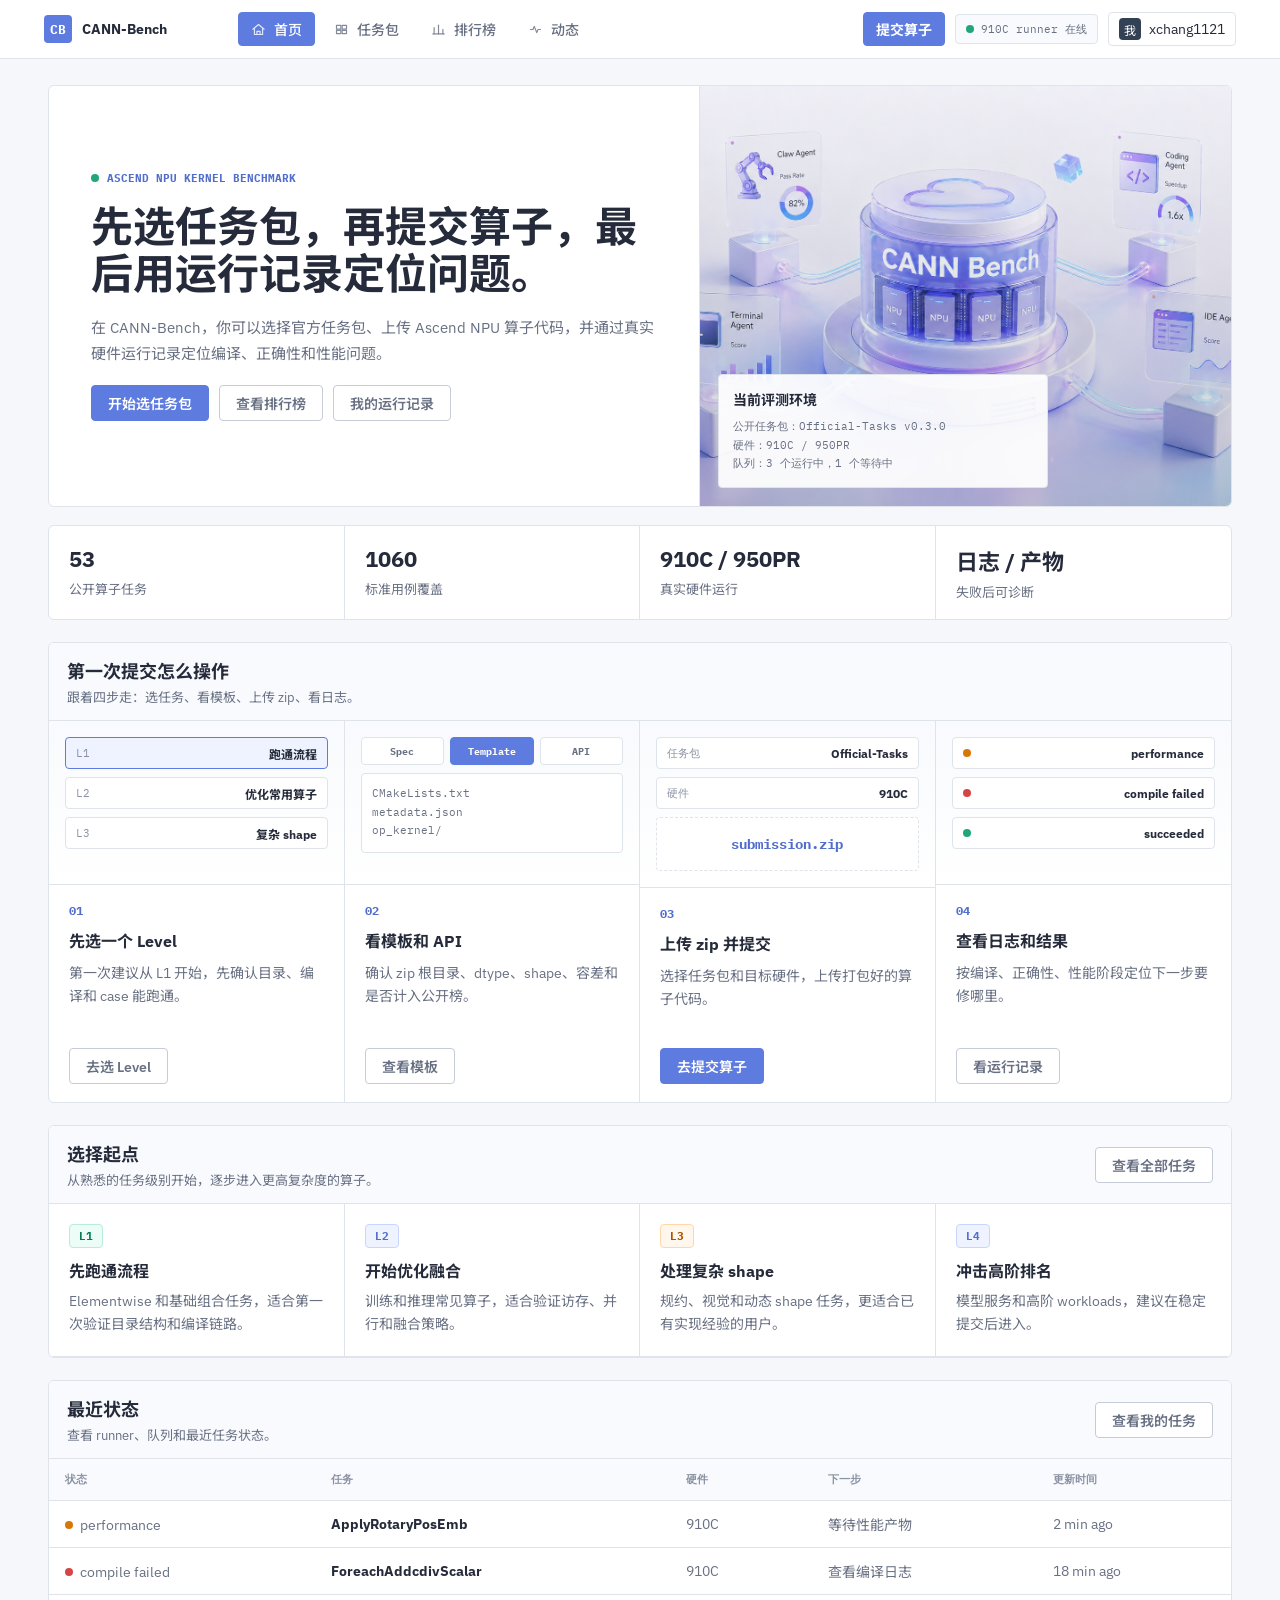
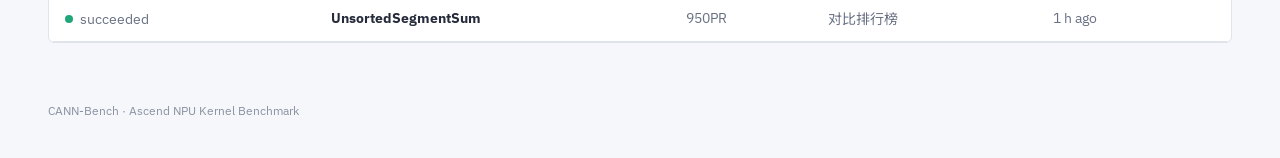
==== cannbench-frontend-download/static-prototype/index.html @ 18d6aa90 "Add CANN-Bench frontend prototype and UX analysis" ====
<!doctype html>
<html lang="zh-CN">
  <head>
    <meta charset="UTF-8" />
    <meta name="viewport" content="width=device-width, initial-scale=1.0" />
    <title>CANN-Bench</title>
    <link rel="preconnect" href="https://fonts.googleapis.com" />
    <link rel="preconnect" href="https://fonts.gstatic.com" crossorigin />
    <link href="https://fonts.googleapis.com/css2?family=IBM+Plex+Mono:wght@400;500;600;700&family=IBM+Plex+Sans:wght@400;500;600;700&family=Noto+Sans+SC:wght@400;500;600;700&display=swap" rel="stylesheet" />
    <link rel="stylesheet" href="./styles.css" />
  </head>
  <body>
    <header class="topbar">
      <nav class="shell nav">
        <a class="brand" href="./index.html"><span class="brand-mark">CB</span><span>CANN-Bench</span></a>
        <div class="nav-main">
          <a class="nav-link is-active" href="./index.html"><svg class="nav-icon" viewBox="0 0 24 24" aria-hidden="true"><path d="M3 11.5 12 4l9 7.5" /><path d="M5.5 10.5V20h13v-9.5" /><path d="M9.5 20v-5h5v5" /></svg>首页</a>
          <a class="nav-link" href="./benchmarks.html"><svg class="nav-icon" viewBox="0 0 24 24" aria-hidden="true"><path d="M4 5.5h7v6H4z" /><path d="M13 5.5h7v6h-7z" /><path d="M4 13.5h7v5H4z" /><path d="M13 13.5h7v5h-7z" /></svg>任务包</a>
          <a class="nav-link" href="./leaderboard.html"><svg class="nav-icon" viewBox="0 0 24 24" aria-hidden="true"><path d="M5 19V9" /><path d="M12 19V5" /><path d="M19 19v-7" /><path d="M3 19h18" /></svg>排行榜</a>
          <a class="nav-link" href="./updates.html"><svg class="nav-icon" viewBox="0 0 24 24" aria-hidden="true"><path d="M4 12h4l2-5 4 10 2-5h4" /></svg>动态</a>
        </div>
        <div class="nav-actions">
          <a class="quick-action" href="./account.html#submit">提交算子</a>
          <span class="runner-chip"><span class="led"></span>910C runner 在线</span>
          <details class="account-menu">
            <summary><span class="avatar">我</span><span>xchang1121</span></summary>
            <div class="account-panel">
              <a href="./account.html#jobs">运行记录 <span>→</span></a>
              <a href="./account.html#tokens">API Token <span>→</span></a>
              <div class="account-divider"></div>
              <button type="button" data-action="language"><span>语言</span><span data-language-label>中文</span></button>
              <button type="button" data-action="theme"><span>主题</span><span data-theme-label>浅色</span></button>
              <button type="button" data-action="logout"><span>退出登录</span><span>→</span></button>
            </div>
          </details>
        </div>
      </nav>
    </header>

    <main class="shell page">
      <section class="hero">
        <div class="hero-copy">
          <span class="eyebrow"><span class="led"></span>Ascend NPU Kernel Benchmark</span>
          <h1>先选任务包，再提交算子，最后用运行记录定位问题。</h1>
          <p class="lead">在 CANN-Bench，你可以选择官方任务包、上传 Ascend NPU 算子代码，并通过真实硬件运行记录定位编译、正确性和性能问题。</p>
          <div class="actions">
            <a class="btn" href="./benchmarks.html">开始选任务包</a>
            <a class="btn is-ghost" href="./leaderboard.html">查看排行榜</a>
            <a class="btn is-ghost" href="./account.html#jobs">我的运行记录</a>
          </div>
        </div>
        <div class="hero-art">
          <div class="hero-readout">
            <strong>当前评测环境</strong>
            <span>公开任务包：Official-Tasks v0.3.0</span>
            <span>硬件：910C / 950PR</span>
            <span>队列：3 个运行中，1 个等待中</span>
          </div>
        </div>
      </section>

      <section class="band" aria-label="平台状态">
        <div class="metric"><b>53</b><span>公开算子任务</span></div>
        <div class="metric"><b>1060</b><span>标准用例覆盖</span></div>
        <div class="metric"><b>910C / 950PR</b><span>真实硬件运行</span></div>
        <div class="metric"><b>日志 / 产物</b><span>失败后可诊断</span></div>
      </section>

      <section class="section">
        <div class="section-head">
          <div class="section-title">
            <h2>第一次提交怎么操作</h2>
            <span>跟着四步走：选任务、看模板、上传 zip、看日志。</span>
          </div>
        </div>
        <div class="guide-grid">
          <article class="guide-card">
            <div class="mini-screen">
              <div class="mini-row is-active"><span>L1</span><b>跑通流程</b></div>
              <div class="mini-row"><span>L2</span><b>优化常用算子</b></div>
              <div class="mini-row"><span>L3</span><b>复杂 shape</b></div>
            </div>
            <div class="guide-copy">
              <span class="step-num">01</span>
              <strong>先选一个 Level</strong>
              <p>第一次建议从 L1 开始，先确认目录、编译和 case 能跑通。</p>
              <a class="btn is-ghost" href="./benchmarks.html#level1">去选 Level</a>
            </div>
          </article>
          <article class="guide-card">
            <div class="mini-screen">
              <div class="mini-tabs"><span>Spec</span><span class="is-active">Template</span><span>API</span></div>
              <div class="mini-code">CMakeLists.txt<br />metadata.json<br />op_kernel/</div>
            </div>
            <div class="guide-copy">
              <span class="step-num">02</span>
              <strong>看模板和 API</strong>
              <p>确认 zip 根目录、dtype、shape、容差和是否计入公开榜。</p>
              <a class="btn is-ghost" href="./benchmarks.html#template">查看模板</a>
            </div>
          </article>
          <article class="guide-card">
            <div class="mini-screen">
              <div class="mini-field"><span>任务包</span><b>Official-Tasks</b></div>
              <div class="mini-field"><span>硬件</span><b>910C</b></div>
              <div class="mini-upload">submission.zip</div>
            </div>
            <div class="guide-copy">
              <span class="step-num">03</span>
              <strong>上传 zip 并提交</strong>
              <p>选择任务包和目标硬件，上传打包好的算子代码。</p>
              <a class="btn" href="./account.html#submit">去提交算子</a>
            </div>
          </article>
          <article class="guide-card">
            <div class="mini-screen">
              <div class="mini-row"><span class="led is-running"></span><b>performance</b></div>
              <div class="mini-row"><span class="led is-error"></span><b>compile failed</b></div>
              <div class="mini-row"><span class="led"></span><b>succeeded</b></div>
            </div>
            <div class="guide-copy">
              <span class="step-num">04</span>
              <strong>查看日志和结果</strong>
              <p>按编译、正确性、性能阶段定位下一步要修哪里。</p>
              <a class="btn is-ghost" href="./account.html#jobs">看运行记录</a>
            </div>
          </article>
        </div>
      </section>

      <section class="section">
        <div class="section-head">
          <div class="section-title">
            <h2>选择起点</h2>
            <span>从熟悉的任务级别开始，逐步进入更高复杂度的算子。</span>
          </div>
          <a class="btn is-ghost" href="./benchmarks.html">查看全部任务</a>
        </div>
        <div class="grid-4">
          <a class="cell" href="./benchmarks.html#level1"><span class="tag is-mint">L1</span><h3>先跑通流程</h3><p>Elementwise 和基础组合任务，适合第一次验证目录结构和编译链路。</p></a>
          <a class="cell" href="./benchmarks.html#level2"><span class="tag">L2</span><h3>开始优化融合</h3><p>训练和推理常见算子，适合验证访存、并行和融合策略。</p></a>
          <a class="cell" href="./benchmarks.html#level3"><span class="tag is-amber">L3</span><h3>处理复杂 shape</h3><p>规约、视觉和动态 shape 任务，更适合已有实现经验的用户。</p></a>
          <a class="cell" href="./benchmarks.html#level4"><span class="tag">L4</span><h3>冲击高阶排名</h3><p>模型服务和高阶 workloads，建议在稳定提交后进入。</p></a>
        </div>
      </section>

      <section class="section">
        <div class="section-head">
          <div class="section-title">
            <h2>最近状态</h2>
            <span>查看 runner、队列和最近任务状态。</span>
          </div>
          <a class="btn is-ghost" href="./account.html#jobs">查看我的任务</a>
        </div>
        <div class="table-wrap">
          <table class="table">
            <thead>
              <tr><th>状态</th><th>任务</th><th>硬件</th><th>下一步</th><th>更新时间</th></tr>
            </thead>
            <tbody>
              <tr><td><span class="status"><span class="led is-running"></span>performance</span></td><td><strong>ApplyRotaryPosEmb</strong></td><td>910C</td><td>等待性能产物</td><td>2 min ago</td></tr>
              <tr><td><span class="status"><span class="led is-error"></span>compile failed</span></td><td><strong>ForeachAddcdivScalar</strong></td><td>910C</td><td>查看编译日志</td><td>18 min ago</td></tr>
              <tr><td><span class="status"><span class="led"></span>succeeded</span></td><td><strong>UnsortedSegmentSum</strong></td><td>950PR</td><td>对比排行榜</td><td>1 h ago</td></tr>
            </tbody>
          </table>
        </div>
      </section>
    </main>

    <footer class="shell">CANN-Bench · Ascend NPU Kernel Benchmark</footer>
    <script src="./settings.js"></script>
  </body>
</html>
---- cannbench-frontend-download/static-prototype/styles.css ----
:root {
  --bg: #f5f7fa;
  --panel: #ffffff;
  --inset: #f8fafd;
  --raised: #f1f4fb;
  --line: #dfe3ea;
  --line-strong: #c5ccd8;
  --text: #252b3a;
  --muted: #687083;
  --soft: #8a92a3;
  --blue: #5e7ce0;
  --blue-dark: #526ecc;
  --mint: #21a67a;
  --amber: #d97706;
  --rose: #d64545;
  --violet: #6d5bd0;
  --mono: "IBM Plex Mono", "SFMono-Regular", Consolas, monospace;
  --sans: "IBM Plex Sans", "Noto Sans SC", -apple-system, BlinkMacSystemFont, "Segoe UI", sans-serif;
}

html[data-theme="dark"] {
  --bg: #111827;
  --panel: #172033;
  --inset: #121a2a;
  --raised: #202b41;
  --line: #2d3a52;
  --line-strong: #43516a;
  --text: #eef2f8;
  --muted: #b5c0d2;
  --soft: #8f9bb0;
  --blue: #7d98f5;
  --blue-dark: #aab9ff;
  --mint: #34d399;
  --amber: #fbbf24;
  --rose: #fb7185;
}

* {
  box-sizing: border-box;
}

html {
  scroll-behavior: smooth;
}

body {
  margin: 0;
  min-height: 100vh;
  background: var(--bg);
  color: var(--text);
  font-family: var(--sans);
  font-size: 14px;
  -webkit-font-smoothing: antialiased;
}

a {
  color: inherit;
  text-decoration: none;
}

button,
summary {
  font: inherit;
}

.shell {
  width: min(1240px, 100%);
  margin: 0 auto;
}

.topbar {
  position: sticky;
  top: 0;
  z-index: 10;
  background: rgba(255, 255, 255, 0.94);
  border-bottom: 1px solid var(--line);
  backdrop-filter: blur(12px);
}

html[data-theme="dark"] .topbar {
  background: rgba(17, 24, 39, 0.92);
}

.nav {
  height: 58px;
  display: flex;
  align-items: center;
  gap: 18px;
  padding: 0 24px;
}

.brand {
  display: flex;
  align-items: center;
  gap: 10px;
  min-width: 176px;
  font-weight: 700;
  letter-spacing: 0;
}

.brand-mark {
  width: 28px;
  height: 28px;
  display: grid;
  place-items: center;
  color: #fff;
  background: var(--blue);
  border-radius: 4px;
  font-family: var(--mono);
  font-size: 13px;
}

.nav-main {
  display: flex;
  align-items: center;
  gap: 6px;
  flex: 1;
}

.nav-link {
  height: 34px;
  display: inline-flex;
  align-items: center;
  gap: 8px;
  padding: 0 12px;
  color: var(--muted);
  border: 1px solid transparent;
  border-radius: 4px;
  white-space: nowrap;
  font-weight: 500;
}

.nav-link:hover {
  color: var(--blue-dark);
  background: var(--raised);
}

.nav-link.is-active {
  color: #fff;
  background: var(--blue);
  border-color: var(--blue);
}

.nav-icon {
  width: 15px;
  height: 15px;
  flex: 0 0 auto;
  fill: none;
  stroke: currentColor;
  stroke-width: 1.9;
  stroke-linecap: round;
  stroke-linejoin: round;
  opacity: 0.82;
}

.nav-actions {
  display: flex;
  align-items: center;
  gap: 10px;
}

.quick-action {
  height: 34px;
  display: inline-flex;
  align-items: center;
  justify-content: center;
  padding: 0 12px;
  color: #fff;
  background: var(--blue);
  border: 1px solid var(--blue);
  border-radius: 4px;
  font-weight: 700;
  white-space: nowrap;
}

.quick-action:hover {
  background: var(--blue-dark);
}

.quick-action.is-secondary {
  color: var(--blue-dark);
  background: var(--panel);
  border-color: var(--line-strong);
}

.quick-action.is-secondary:hover {
  background: var(--raised);
}

.runner-chip {
  height: 30px;
  display: inline-flex;
  align-items: center;
  gap: 7px;
  padding: 0 10px;
  border: 1px solid var(--line);
  border-radius: 4px;
  background: var(--inset);
  color: var(--muted);
  font-family: var(--mono);
  font-size: 11px;
}

.led {
  width: 8px;
  height: 8px;
  border-radius: 50%;
  display: inline-block;
  background: var(--mint);
}

.led.is-running {
  background: var(--amber);
}

.led.is-error {
  background: var(--rose);
}

.account-menu {
  position: relative;
}

.account-menu summary {
  list-style: none;
  height: 34px;
  display: inline-flex;
  align-items: center;
  gap: 8px;
  padding: 0 10px;
  border: 1px solid var(--line);
  border-radius: 4px;
  background: var(--panel);
  cursor: pointer;
}

.account-menu summary::-webkit-details-marker {
  display: none;
}

.avatar {
  width: 22px;
  height: 22px;
  display: grid;
  place-items: center;
  border-radius: 4px;
  color: #fff;
  background: #334155;
  font-size: 12px;
}

.account-panel {
  position: absolute;
  right: 0;
  top: 42px;
  width: 220px;
  padding: 8px;
  border: 1px solid var(--line);
  border-radius: 6px;
  background: var(--panel);
  box-shadow: 0 18px 48px rgba(37, 43, 58, 0.14);
}

.account-panel a,
.account-panel button {
  width: 100%;
  min-height: 34px;
  display: flex;
  align-items: center;
  justify-content: space-between;
  padding: 0 10px;
  color: var(--muted);
  border: 0;
  border-radius: 4px;
  background: transparent;
  cursor: pointer;
  text-align: left;
}

.account-panel a:hover,
.account-panel button:hover {
  color: var(--blue-dark);
  background: var(--raised);
}

.account-divider {
  height: 1px;
  background: var(--line);
  margin: 6px 4px;
}

.page {
  padding: 26px 28px 42px;
}

.hero {
  display: grid;
  grid-template-columns: minmax(0, 1.1fr) minmax(420px, 0.9fr);
  border: 1px solid var(--line);
  background: var(--panel);
  border-radius: 6px;
  overflow: hidden;
}

.hero-copy {
  padding: 46px 42px;
  display: flex;
  flex-direction: column;
  justify-content: center;
  gap: 18px;
}

.eyebrow {
  display: inline-flex;
  align-items: center;
  gap: 8px;
  color: var(--blue-dark);
  font-family: var(--mono);
  font-size: 11px;
  font-weight: 700;
  text-transform: uppercase;
}

h1,
h2,
h3,
p {
  margin: 0;
}

h1 {
  font-size: 42px;
  line-height: 1.12;
  letter-spacing: 0;
}

.lead {
  max-width: 690px;
  color: var(--muted);
  font-size: 15px;
  line-height: 1.75;
}

.hero-art {
  min-height: 420px;
  background:
    linear-gradient(180deg, rgba(245, 247, 250, 0.10), rgba(37, 43, 58, 0.22)),
    url("../public/hero-cann-bench.png") center / cover no-repeat;
  border-left: 1px solid var(--line);
  position: relative;
}

.hero-readout {
  position: absolute;
  left: 18px;
  bottom: 18px;
  width: min(330px, calc(100% - 36px));
  padding: 14px;
  border: 1px solid var(--line);
  border-radius: 4px;
  background: rgba(255, 255, 255, 0.92);
}

html[data-theme="dark"] .hero-readout {
  background: rgba(23, 32, 51, 0.92);
}

.hero-readout strong {
  display: block;
  margin-bottom: 8px;
}

.hero-readout span {
  display: block;
  color: var(--muted);
  font-family: var(--mono);
  font-size: 11px;
  line-height: 1.7;
}

.actions {
  display: flex;
  align-items: center;
  gap: 10px;
  flex-wrap: wrap;
}

.btn {
  height: 36px;
  display: inline-flex;
  align-items: center;
  justify-content: center;
  gap: 8px;
  padding: 0 16px;
  color: #fff;
  background: var(--blue);
  border: 1px solid var(--blue);
  border-radius: 4px;
  font-weight: 600;
}

.btn:hover {
  background: var(--blue-dark);
}

.btn.is-ghost {
  color: var(--muted);
  background: var(--panel);
  border-color: var(--line-strong);
}

.btn.is-ghost:hover {
  color: var(--blue-dark);
  background: var(--raised);
}

.band {
  margin-top: 18px;
  display: grid;
  grid-template-columns: repeat(4, minmax(0, 1fr));
  border: 1px solid var(--line);
  border-radius: 6px;
  background: var(--panel);
  overflow: hidden;
}

.metric {
  padding: 18px 20px;
  border-right: 1px solid var(--line);
}

.metric:last-child {
  border-right: 0;
}

.metric b {
  display: block;
  margin-bottom: 6px;
  font-size: 22px;
}

.metric span {
  color: var(--muted);
  font-size: 13px;
}

.section {
  margin-top: 22px;
  border: 1px solid var(--line);
  border-radius: 6px;
  background: var(--panel);
  overflow: hidden;
}

.section-head {
  min-height: 52px;
  padding: 14px 18px;
  display: flex;
  align-items: center;
  justify-content: space-between;
  gap: 18px;
  background: var(--inset);
  border-bottom: 1px solid var(--line);
}

.section-title {
  display: grid;
  gap: 4px;
}

.section-title h2 {
  font-size: 18px;
  font-weight: 700;
}

.section-title span {
  color: var(--muted);
  font-size: 13px;
}

.grid-3,
.grid-4,
.grid-2 {
  display: grid;
}

.grid-2 {
  grid-template-columns: repeat(2, minmax(0, 1fr));
}

.grid-3 {
  grid-template-columns: repeat(3, minmax(0, 1fr));
}

.grid-4 {
  grid-template-columns: repeat(4, minmax(0, 1fr));
}

.cell {
  min-width: 0;
  padding: 20px;
  border-right: 1px solid var(--line);
  border-bottom: 1px solid var(--line);
}

.grid-2 .cell:nth-child(2n),
.grid-3 .cell:nth-child(3n),
.grid-4 .cell:nth-child(4n) {
  border-right: 0;
}

.cell h3 {
  margin-top: 10px;
  margin-bottom: 8px;
  font-size: 16px;
}

.cell p {
  color: var(--muted);
  line-height: 1.65;
}

.tag {
  display: inline-flex;
  align-items: center;
  height: 24px;
  padding: 0 9px;
  color: var(--blue-dark);
  background: #eef3ff;
  border: 1px solid #c9d5ff;
  border-radius: 4px;
  font-family: var(--mono);
  font-size: 11px;
  font-weight: 700;
}

html[data-theme="dark"] .tag {
  background: #1f2c48;
  border-color: #40517a;
}

.tag.is-mint {
  color: #057a55;
  background: #ecfdf7;
  border-color: #b9ecd9;
}

html[data-theme="dark"] .tag.is-mint {
  background: #12362f;
  border-color: #1f6f5d;
}

.tag.is-amber {
  color: #a65300;
  background: #fff7ed;
  border-color: #ffd7a8;
}

html[data-theme="dark"] .tag.is-amber {
  background: #3a2a13;
  border-color: #8a5a17;
}

.tag.is-rose {
  color: #b42323;
  background: #fff1f1;
  border-color: #ffc9c9;
}

.workflow {
  display: grid;
  grid-template-columns: repeat(4, minmax(0, 1fr));
}

.guide-grid {
  display: grid;
  grid-template-columns: repeat(4, minmax(0, 1fr));
}

.guide-card {
  min-width: 0;
  display: grid;
  grid-template-rows: auto 1fr;
  border-right: 1px solid var(--line);
}

.guide-card:last-child {
  border-right: 0;
}

.mini-screen {
  min-height: 164px;
  display: grid;
  align-content: start;
  gap: 8px;
  padding: 16px;
  background: linear-gradient(180deg, var(--inset), var(--panel));
  border-bottom: 1px solid var(--line);
}

.mini-row,
.mini-field,
.mini-upload {
  min-height: 32px;
  display: flex;
  align-items: center;
  justify-content: space-between;
  gap: 10px;
  padding: 0 10px;
  color: var(--muted);
  background: var(--panel);
  border: 1px solid var(--line);
  border-radius: 4px;
}

.mini-row.is-active {
  color: var(--blue-dark);
  border-color: var(--blue);
  background: #eef3ff;
}

html[data-theme="dark"] .mini-row.is-active {
  background: #1f2c48;
}

.mini-row span,
.mini-field span {
  color: var(--soft);
  font-family: var(--mono);
  font-size: 11px;
}

.mini-row b,
.mini-field b {
  color: var(--text);
  font-size: 12px;
}

.mini-tabs {
  display: grid;
  grid-template-columns: repeat(3, minmax(0, 1fr));
  gap: 6px;
}

.mini-tabs span {
  height: 28px;
  display: grid;
  place-items: center;
  color: var(--muted);
  background: var(--panel);
  border: 1px solid var(--line);
  border-radius: 4px;
  font-family: var(--mono);
  font-size: 10px;
  font-weight: 700;
}

.mini-tabs span.is-active {
  color: #fff;
  background: var(--blue);
  border-color: var(--blue);
}

.mini-code {
  min-height: 80px;
  padding: 10px;
  color: var(--muted);
  background: var(--panel);
  border: 1px solid var(--line);
  border-radius: 4px;
  font-family: var(--mono);
  font-size: 11px;
  line-height: 1.7;
}

.mini-upload {
  min-height: 54px;
  justify-content: center;
  color: var(--blue-dark);
  border-style: dashed;
  font-family: var(--mono);
  font-weight: 700;
}

.guide-copy {
  display: flex;
  min-height: 214px;
  flex-direction: column;
  align-items: flex-start;
  gap: 10px;
  padding: 18px 20px;
}

.guide-copy strong {
  font-size: 16px;
}

.guide-copy p {
  color: var(--muted);
  line-height: 1.65;
  flex: 1;
}

.step {
  padding: 18px 20px;
  border-right: 1px solid var(--line);
}

.step:last-child {
  border-right: 0;
}

.step-num {
  color: var(--blue-dark);
  font-family: var(--mono);
  font-weight: 700;
  font-size: 12px;
}

.step strong {
  display: block;
  margin: 8px 0;
}

.step span {
  color: var(--muted);
  line-height: 1.6;
}

.table {
  width: 100%;
  border-collapse: collapse;
}

.table th,
.table td {
  padding: 13px 16px;
  border-bottom: 1px solid var(--line);
  text-align: left;
  vertical-align: middle;
}

.table th {
  color: var(--soft);
  background: var(--inset);
  font-family: var(--mono);
  font-size: 11px;
  text-transform: uppercase;
}

.table td {
  color: var(--muted);
}

.table strong {
  color: var(--text);
}

.status {
  display: inline-flex;
  align-items: center;
  gap: 7px;
}

.notice {
  display: grid;
  gap: 10px;
  padding: 18px 20px;
  color: var(--muted);
  background: var(--inset);
  border-top: 1px solid var(--line);
  line-height: 1.65;
}

.side-layout {
  display: grid;
  grid-template-columns: 280px minmax(0, 1fr);
}

.side-nav {
  padding: 16px;
  border-right: 1px solid var(--line);
  background: var(--inset);
}

.side-nav a {
  min-height: 36px;
  display: flex;
  align-items: center;
  padding: 0 10px;
  color: var(--muted);
  border-radius: 4px;
}

.side-nav a.is-active,
.side-nav a:hover {
  color: var(--blue-dark);
  background: var(--panel);
}

.panel-body {
  padding: 20px;
}

.submit-box {
  display: grid;
  gap: 14px;
  padding: 20px;
  border: 1px dashed var(--line-strong);
  border-radius: 6px;
  background: var(--inset);
}

.form-grid {
  display: grid;
  grid-template-columns: repeat(2, minmax(0, 1fr));
  gap: 14px;
}

.field {
  display: grid;
  gap: 6px;
}

.field label {
  color: var(--muted);
  font-size: 13px;
}

.input {
  height: 36px;
  padding: 0 10px;
  border: 1px solid var(--line);
  border-radius: 4px;
  background: var(--panel);
}

.code {
  padding: 14px;
  color: #334155;
  border: 1px solid var(--line);
  border-radius: 4px;
  background: #f8fafc;
  font-family: var(--mono);
  font-size: 12px;
  line-height: 1.7;
  white-space: pre-wrap;
}

html[data-theme="dark"] .code {
  color: var(--text);
  background: #0f1726;
}

.toast {
  position: fixed;
  right: 22px;
  bottom: 22px;
  z-index: 30;
  max-width: min(360px, calc(100vw - 44px));
  padding: 12px 14px;
  color: var(--text);
  background: var(--panel);
  border: 1px solid var(--line-strong);
  border-radius: 6px;
  box-shadow: 0 18px 48px rgba(37, 43, 58, 0.18);
  opacity: 0;
  transform: translateY(8px);
  pointer-events: none;
  transition: opacity 0.18s ease, transform 0.18s ease;
}

.toast.is-visible {
  opacity: 1;
  transform: translateY(0);
}

footer {
  padding: 18px 28px 40px;
  color: var(--soft);
  font-size: 12px;
}

@media (max-width: 900px) {
  .nav {
    height: auto;
    padding: 10px 14px;
    flex-wrap: wrap;
  }

  .brand {
    min-width: auto;
  }

  .nav-main {
    order: 3;
    width: 100%;
    overflow-x: auto;
  }

  .nav-actions {
    margin-left: auto;
    flex-wrap: wrap;
    justify-content: flex-end;
  }

  .page {
    padding: 18px;
  }

  .hero,
  .side-layout {
    grid-template-columns: 1fr;
  }

  .hero-art {
    min-height: 260px;
    border-left: 0;
    border-top: 1px solid var(--line);
  }

  .hero-copy {
    padding: 28px 22px;
  }

  h1 {
    font-size: 32px;
  }

  .band,
  .grid-2,
  .grid-3,
  .grid-4,
  .guide-grid,
  .workflow,
  .form-grid {
    grid-template-columns: 1fr;
  }

  .metric,
  .cell,
  .guide-card,
  .step {
    border-right: 0;
  }

  .table-wrap {
    overflow-x: auto;
  }

  .table {
    min-width: 760px;
  }
}
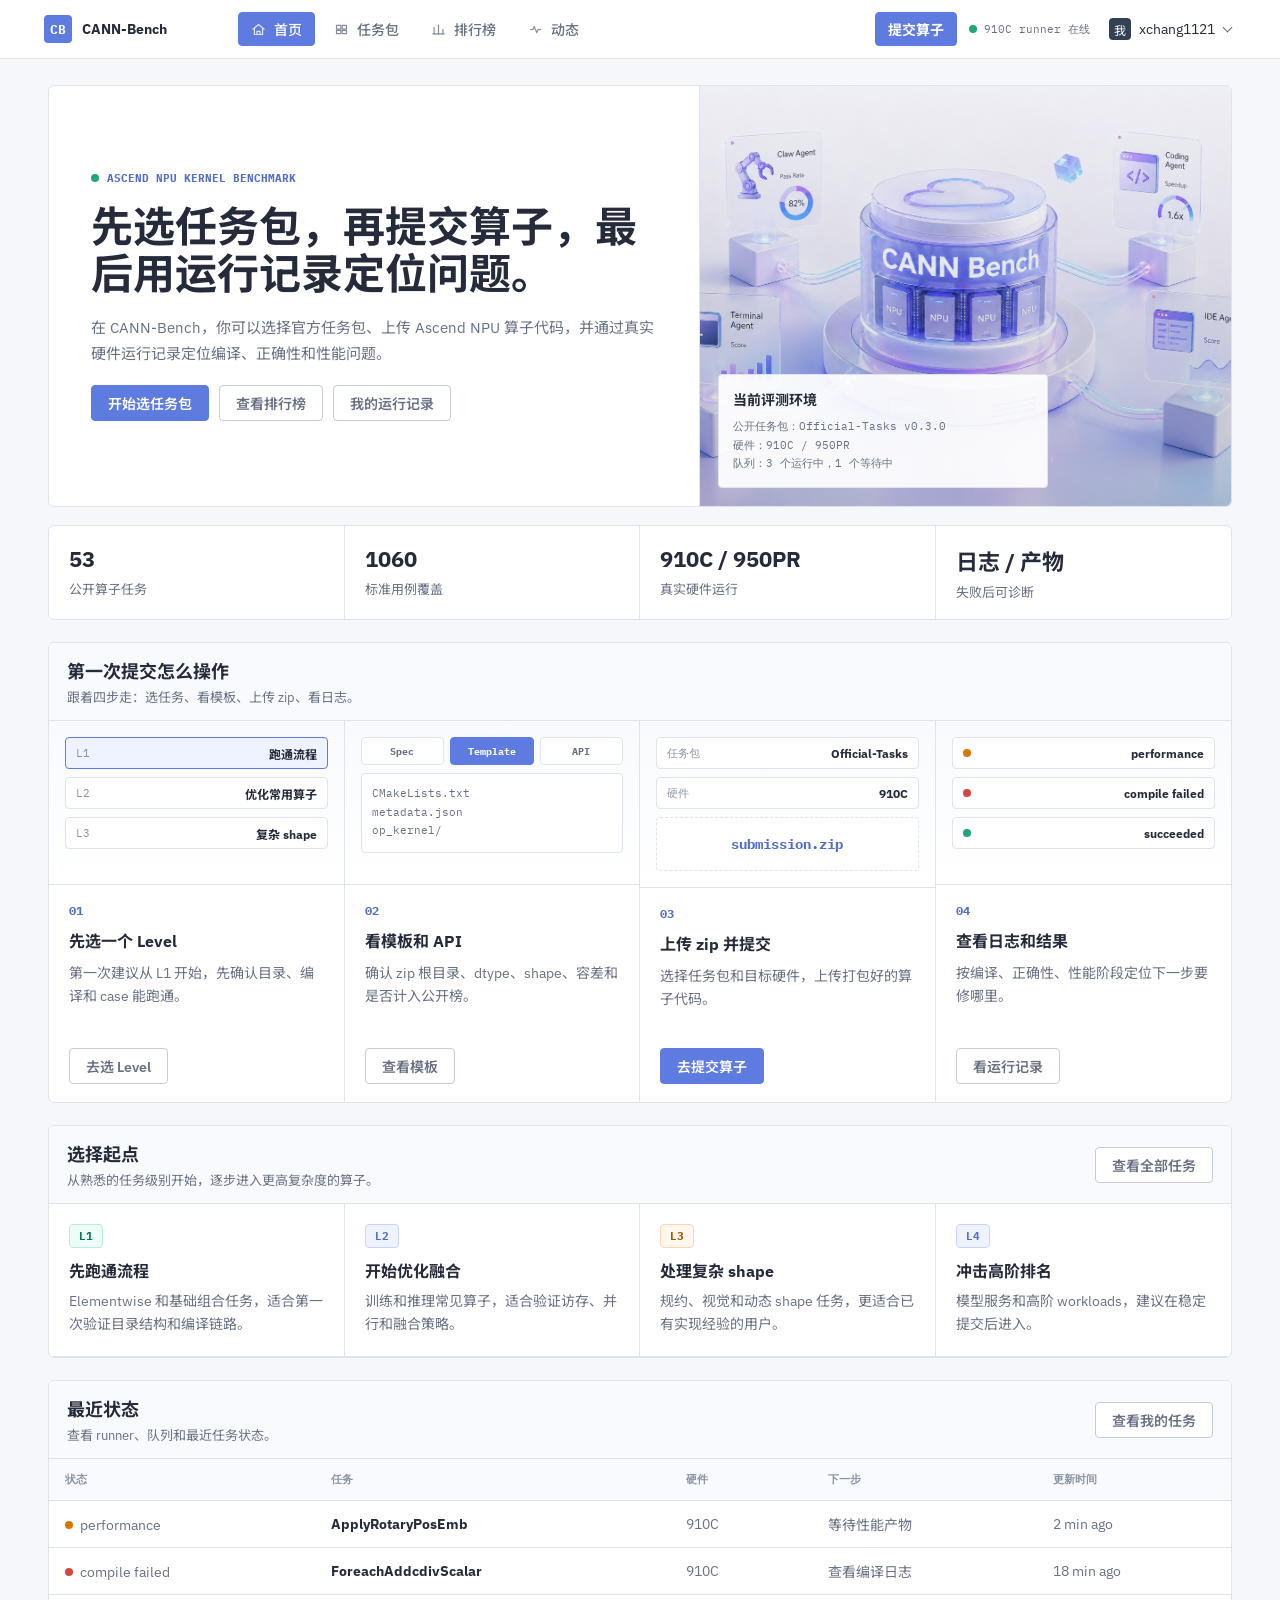
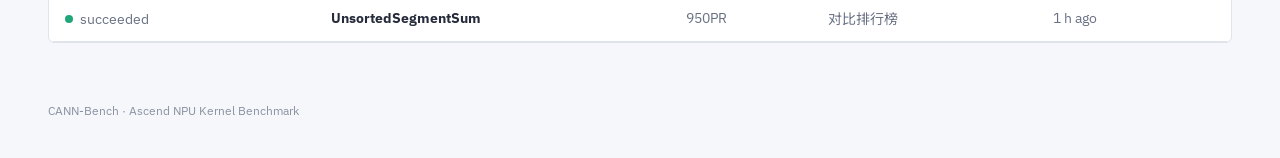
==== commit 0796fad7: "Fix GitHub Pages static prototype entry" ====
--- a/cannbench-frontend-download/static-prototype/index.html
+++ b/cannbench-frontend-download/static-prototype/index.html
@@ -23,7 +23,7 @@
           <a class="quick-action" href="./account.html#submit">提交算子</a>
           <span class="runner-chip"><span class="led"></span>910C runner 在线</span>
           <details class="account-menu">
-            <summary><span class="avatar">我</span><span>xchang1121</span></summary>
+            <summary><span class="avatar">我</span><span>xchang1121</span><span class="chevron"></span></summary>
             <div class="account-panel">
               <a href="./account.html#jobs">运行记录 <span>→</span></a>
               <a href="./account.html#tokens">API Token <span>→</span></a>
--- a/cannbench-frontend-download/static-prototype/styles.css
+++ b/cannbench-frontend-download/static-prototype/styles.css
@@ -192,10 +192,7 @@
   display: inline-flex;
   align-items: center;
   gap: 7px;
-  padding: 0 10px;
-  border: 1px solid var(--line);
-  border-radius: 4px;
-  background: var(--inset);
+  padding: 0 2px;
   color: var(--muted);
   font-family: var(--mono);
   font-size: 11px;
@@ -227,11 +224,15 @@
   display: inline-flex;
   align-items: center;
   gap: 8px;
-  padding: 0 10px;
-  border: 1px solid var(--line);
-  border-radius: 4px;
-  background: var(--panel);
+  padding: 0 4px 0 6px;
+  border: 1px solid transparent;
+  border-radius: 4px;
+  background: transparent;
   cursor: pointer;
+}
+
+.account-menu summary:hover {
+  background: var(--raised);
 }
 
 .account-menu summary::-webkit-details-marker {
@@ -247,6 +248,20 @@
   color: #fff;
   background: #334155;
   font-size: 12px;
+}
+
+.chevron {
+  width: 7px;
+  height: 7px;
+  margin-left: 1px;
+  border-right: 1.5px solid currentColor;
+  border-bottom: 1.5px solid currentColor;
+  transform: translateY(-2px) rotate(45deg);
+  opacity: 0.7;
+}
+
+.account-menu[open] .chevron {
+  transform: translateY(1px) rotate(225deg);
 }
 
 .account-panel {
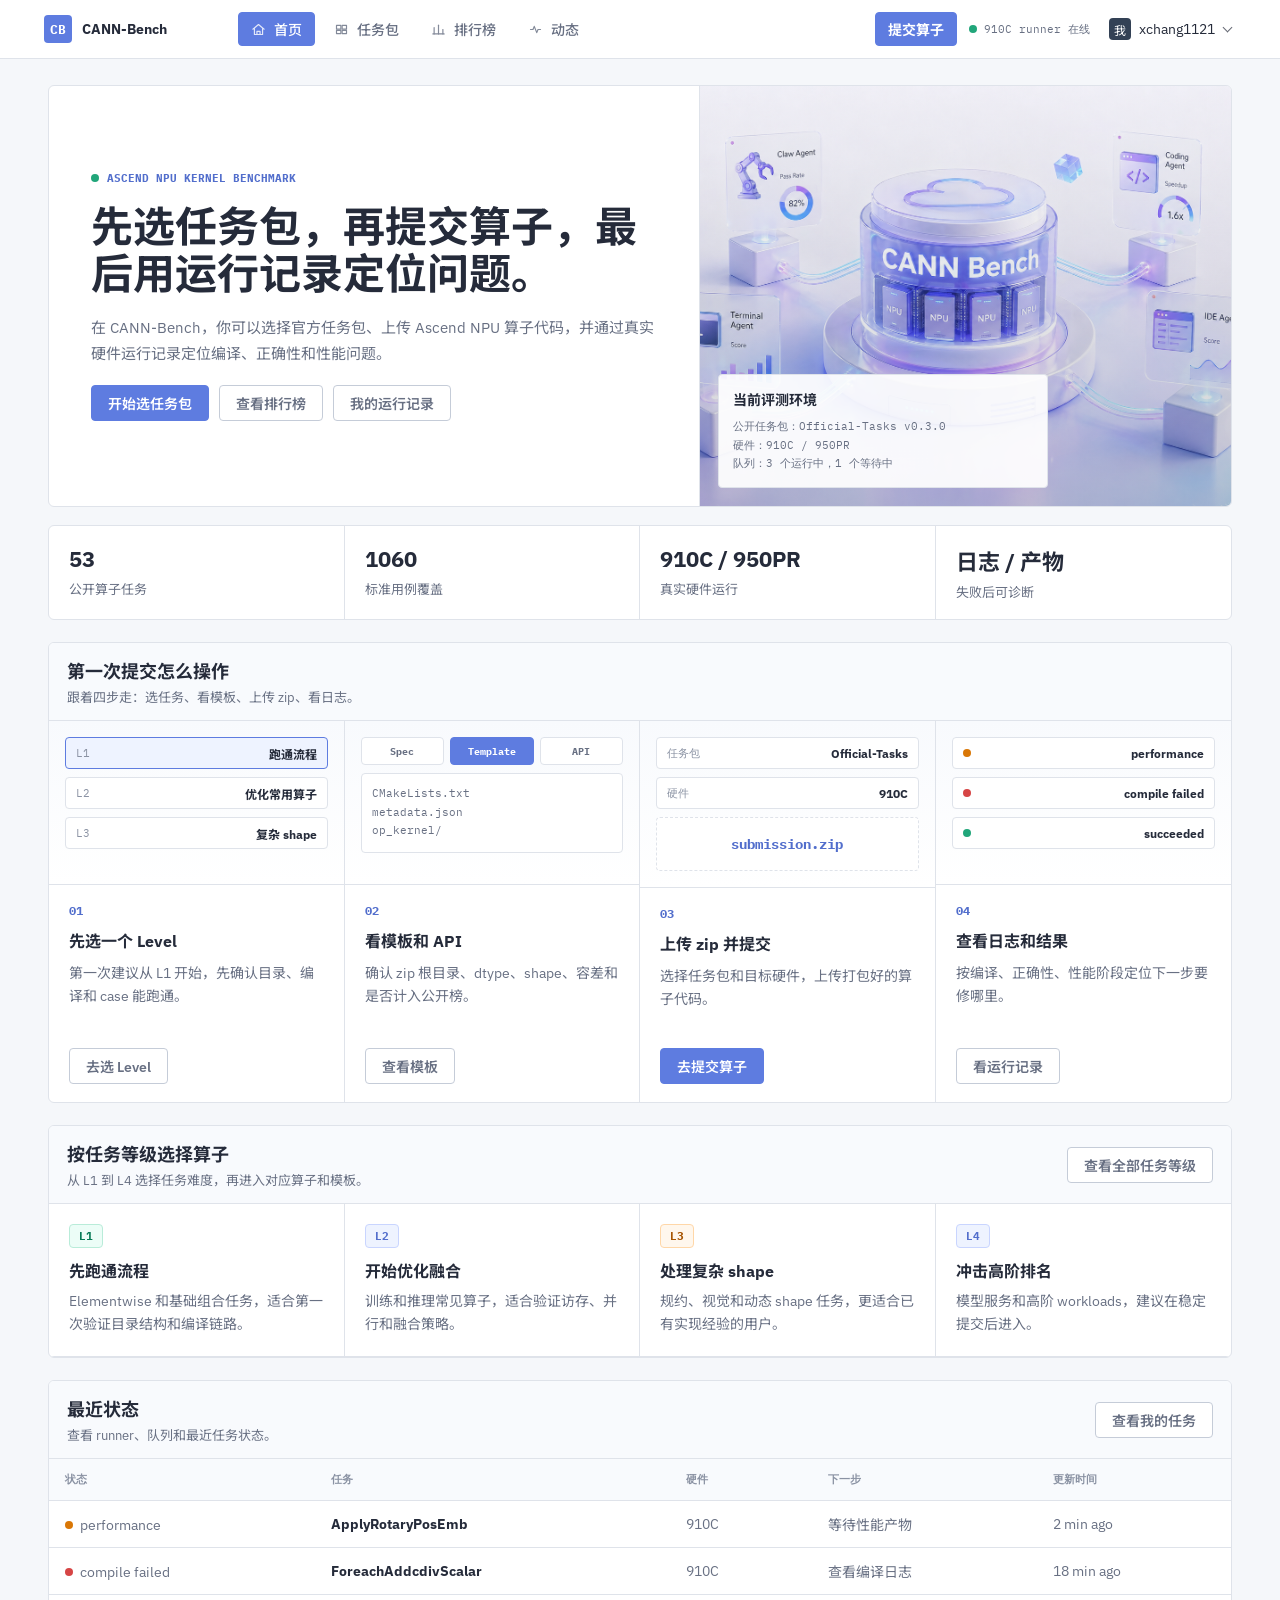
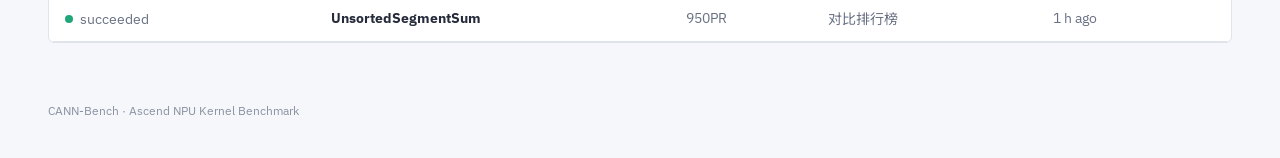
==== commit 4c656c82: "Clarify task level section copy" ====
--- a/cannbench-frontend-download/static-prototype/index.html
+++ b/cannbench-frontend-download/static-prototype/index.html
@@ -131,10 +131,10 @@
       <section class="section">
         <div class="section-head">
           <div class="section-title">
-            <h2>选择起点</h2>
-            <span>从熟悉的任务级别开始，逐步进入更高复杂度的算子。</span>
+            <h2>按任务等级选择算子</h2>
+            <span>从 L1 到 L4 选择任务难度，再进入对应算子和模板。</span>
           </div>
-          <a class="btn is-ghost" href="./benchmarks.html">查看全部任务</a>
+          <a class="btn is-ghost" href="./benchmarks.html">查看全部任务等级</a>
         </div>
         <div class="grid-4">
           <a class="cell" href="./benchmarks.html#level1"><span class="tag is-mint">L1</span><h3>先跑通流程</h3><p>Elementwise 和基础组合任务，适合第一次验证目录结构和编译链路。</p></a>
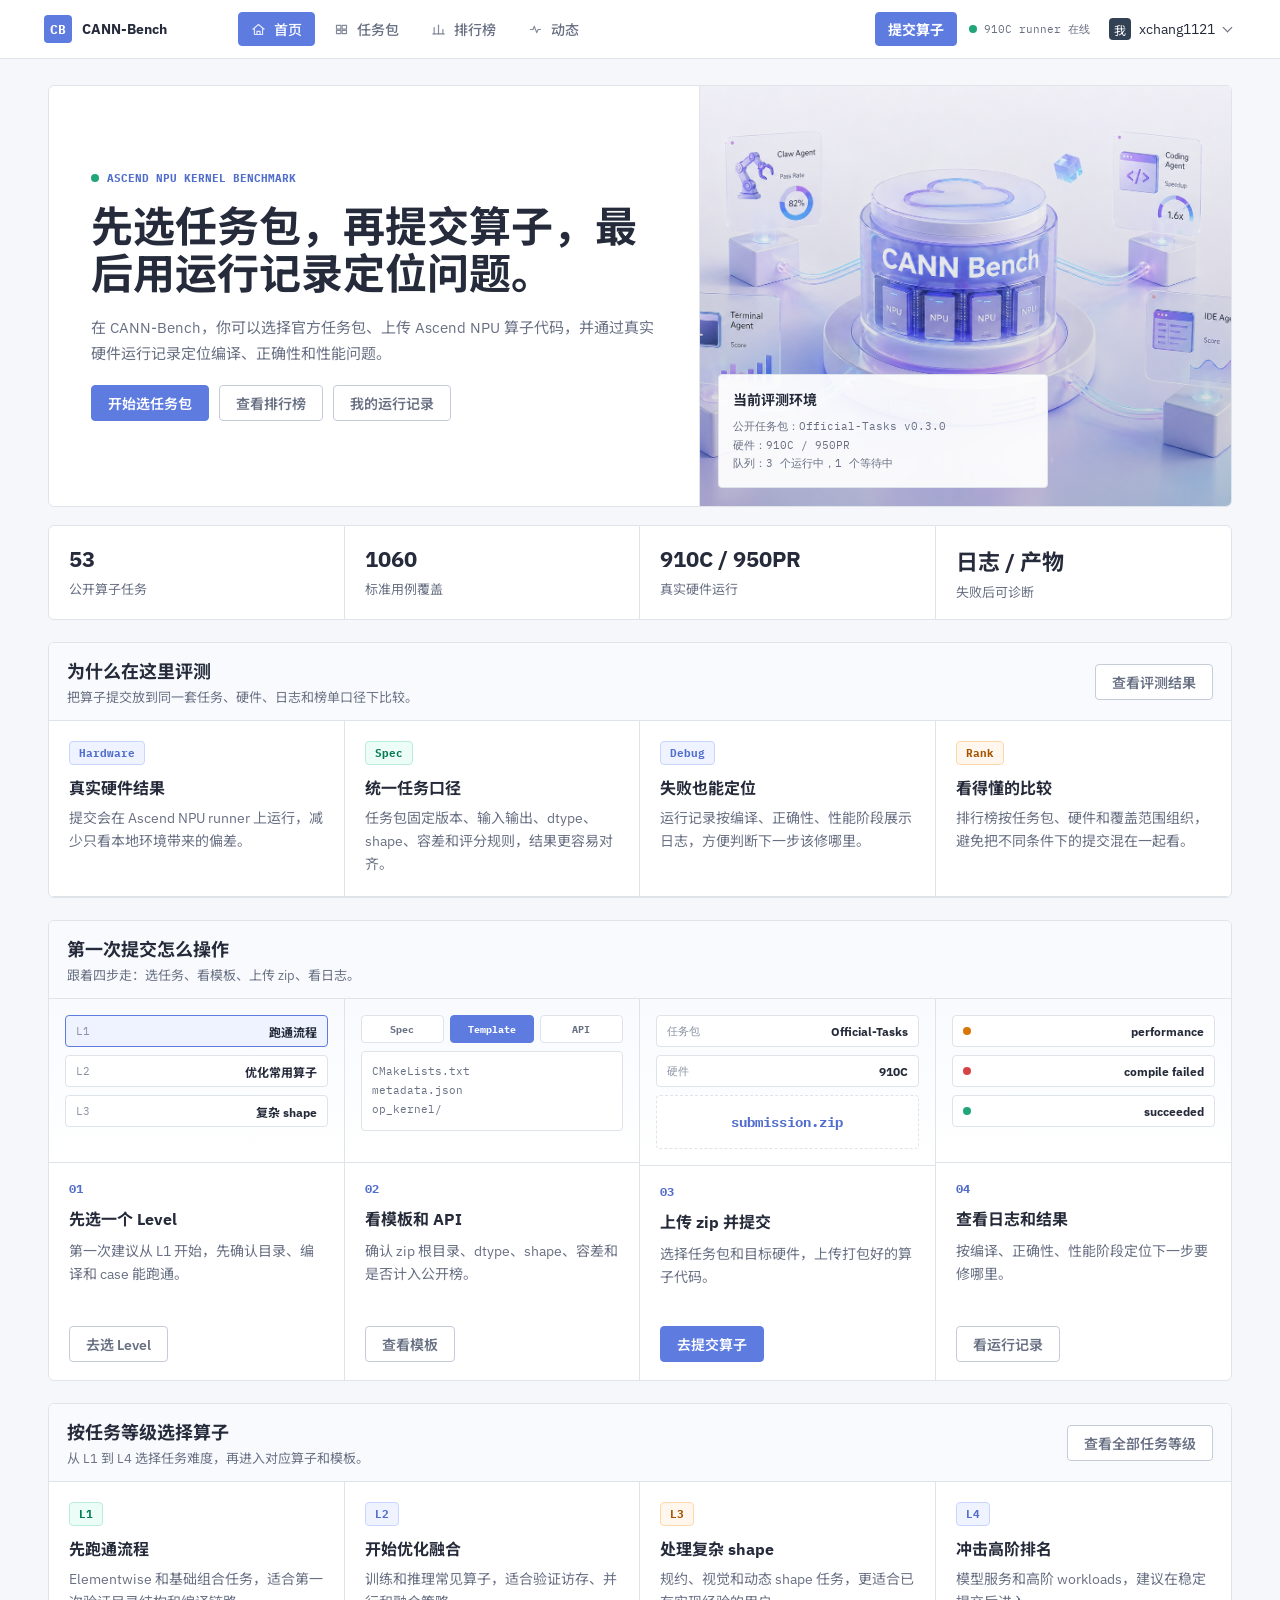
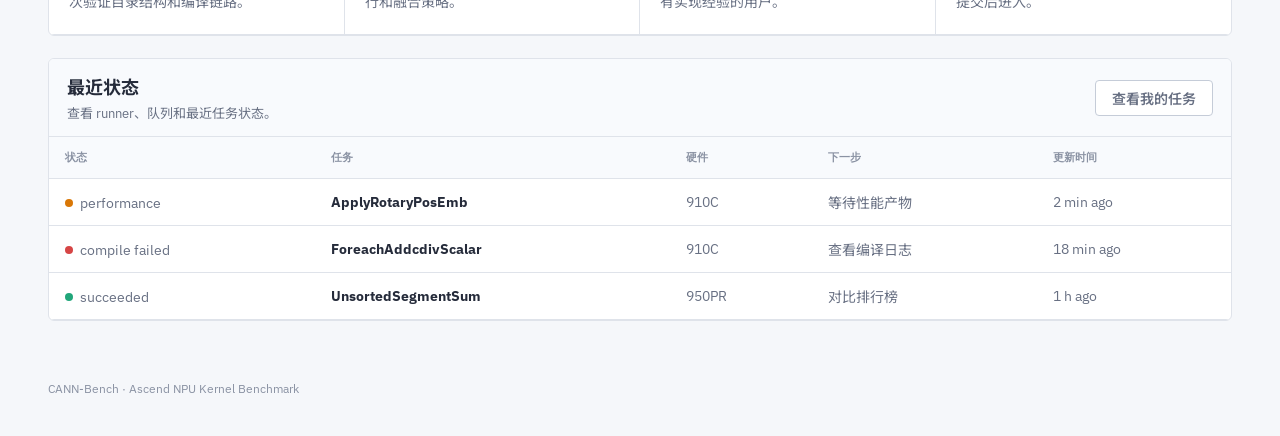
==== commit 2d9a5831: "Add homepage value proposition section" ====
--- a/cannbench-frontend-download/static-prototype/index.html
+++ b/cannbench-frontend-download/static-prototype/index.html
@@ -64,6 +64,22 @@
         <div class="metric"><b>1060</b><span>标准用例覆盖</span></div>
         <div class="metric"><b>910C / 950PR</b><span>真实硬件运行</span></div>
         <div class="metric"><b>日志 / 产物</b><span>失败后可诊断</span></div>
+      </section>
+
+      <section class="section">
+        <div class="section-head">
+          <div class="section-title">
+            <h2>为什么在这里评测</h2>
+            <span>把算子提交放到同一套任务、硬件、日志和榜单口径下比较。</span>
+          </div>
+          <a class="btn is-ghost" href="./leaderboard.html">查看评测结果</a>
+        </div>
+        <div class="grid-4">
+          <div class="cell"><span class="tag">Hardware</span><h3>真实硬件结果</h3><p>提交会在 Ascend NPU runner 上运行，减少只看本地环境带来的偏差。</p></div>
+          <div class="cell"><span class="tag is-mint">Spec</span><h3>统一任务口径</h3><p>任务包固定版本、输入输出、dtype、shape、容差和评分规则，结果更容易对齐。</p></div>
+          <div class="cell"><span class="tag">Debug</span><h3>失败也能定位</h3><p>运行记录按编译、正确性、性能阶段展示日志，方便判断下一步该修哪里。</p></div>
+          <div class="cell"><span class="tag is-amber">Rank</span><h3>看得懂的比较</h3><p>排行榜按任务包、硬件和覆盖范围组织，避免把不同条件下的提交混在一起看。</p></div>
+        </div>
       </section>
 
       <section class="section">
